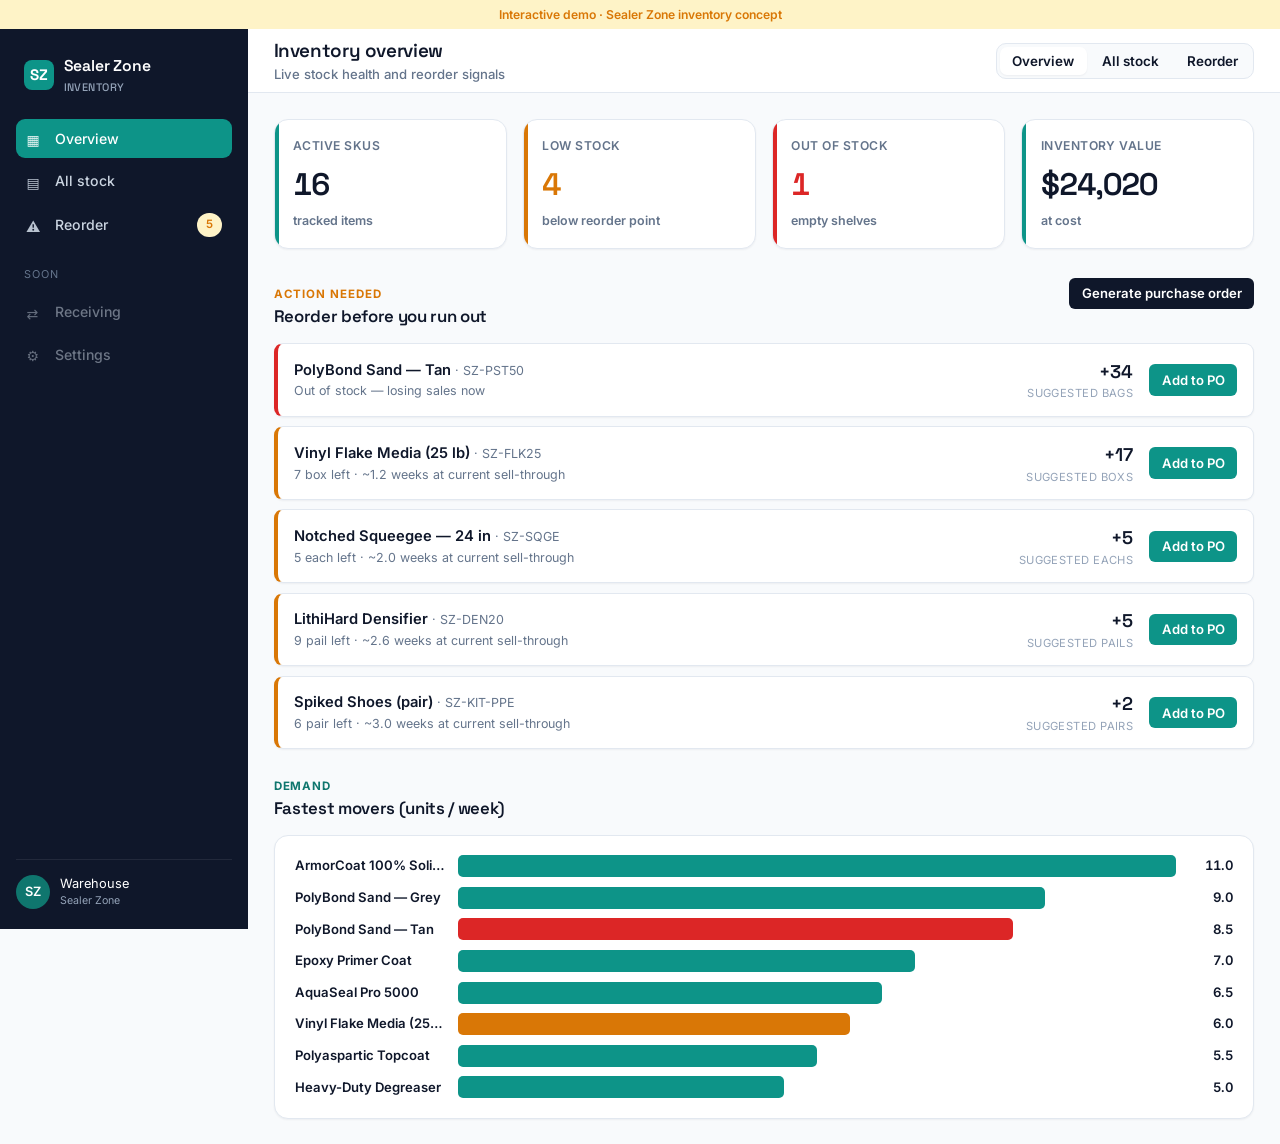
==== inventory/index.html @ 0d04a17b "Add files via upload" ====
<!DOCTYPE html>
<html lang="en">
<head>
<meta charset="UTF-8">
<meta name="viewport" content="width=device-width, initial-scale=1">
<title>Sealer Zone — Inventory</title>
<link rel="preconnect" href="https://fonts.googleapis.com">
<link rel="preconnect" href="https://fonts.gstatic.com" crossorigin>
<link href="https://fonts.googleapis.com/css2?family=Space+Grotesk:wght@500;600;700&family=Inter:wght@400;500;600;700&display=swap" rel="stylesheet">
<link rel="stylesheet" href="../assets/brand.css">
<style>
  .demo-flag { background: var(--amber-soft); color: var(--amber); text-align: center; font-size: .76rem; font-weight: 600; padding: .35rem; }

  .alert-card { background: #fff; border: 1px solid var(--line); border-left: 4px solid var(--amber); border-radius: var(--radius-sm);
    padding: .85rem 1rem; display: flex; align-items: center; gap: 1rem; margin-bottom: .6rem; box-shadow: var(--shadow-sm); }
  .alert-card.out { border-left-color: var(--red); }
  .alert-card .ai { flex: 1; }
  .alert-card .an { font-weight: 600; font-size: .92rem; }
  .alert-card .ad { font-size: .78rem; color: var(--slate-500); margin-top: .1rem; }
  .alert-card .sug { text-align: right; }
  .alert-card .sug .q { font-family: var(--font-display); font-weight: 600; font-size: 1.15rem; }
  .alert-card .sug .ql { font-size: .7rem; color: var(--slate-400); text-transform: uppercase; letter-spacing: .04em; }

  .stockbar { width: 130px; }
  .stockbar .track { height: 7px; border-radius: 999px; background: var(--line); position: relative; overflow: visible; }
  .stockbar .fill { height: 100%; border-radius: 999px; }
  .stockbar .rp { position: absolute; top: -3px; bottom: -3px; width: 2px; background: var(--slate-700); }
  .legend { display: flex; gap: 1.2rem; font-size: .76rem; color: var(--slate-500); margin-top: .5rem; }
  .legend span { display: inline-flex; align-items: center; gap: .35rem; }
  .legend i { width: 10px; height: 10px; border-radius: 2px; display: inline-block; }

  .chart { background: #fff; border: 1px solid var(--line); border-radius: var(--radius); padding: 1.2rem 1.3rem; box-shadow: var(--shadow-sm); }
  .chart h3 { font-size: 1rem; margin-bottom: 1rem; }
  .bars { display: flex; flex-direction: column; gap: .6rem; }
  .barrow { display: grid; grid-template-columns: 150px 1fr 44px; align-items: center; gap: .8rem; font-size: .82rem; }
  .barrow .bt { height: 22px; border-radius: 5px; background: var(--teal); }
  .seg { display: inline-flex; background: var(--surface); border: 1px solid var(--line); border-radius: 10px; padding: 3px; gap: 2px; }
  .seg button { border: none; background: transparent; padding: .4rem .8rem; border-radius: 7px; font-size: .84rem; font-weight: 600; color: var(--slate-600); }
  .seg button.on { background: #fff; color: var(--ink); box-shadow: var(--shadow-sm); }
  .hide { display: none; }
  .twocol { display: grid; grid-template-columns: 1fr 1fr; gap: 1.2rem; align-items: start; }
  @media (max-width: 1000px){ .twocol { grid-template-columns: 1fr; } }
  .po-btn { white-space: nowrap; }
  .toast { position: fixed; bottom: 22px; left: 50%; transform: translateX(-50%) translateY(20px); background: var(--ink);
    color: #fff; padding: .7rem 1.1rem; border-radius: 10px; font-size: .85rem; font-weight: 600; opacity: 0; pointer-events: none;
    transition: opacity .2s, transform .2s; z-index: 60; box-shadow: var(--shadow-lg); }
  .toast.show { opacity: 1; transform: translateX(-50%) translateY(0); }
</style>
</head>
<body>
<div class="demo-flag">Interactive demo · Sealer Zone inventory concept</div>
<div class="shell">
  <aside class="sidebar">
    <div class="brand">
      <div class="mark">SZ</div>
      <div class="name">Sealer Zone<small>Inventory</small></div>
    </div>
    <a class="nav-item active" data-view="dash"><span class="ico">▦</span> Overview</a>
    <a class="nav-item" data-view="stock"><span class="ico">▤</span> All stock</a>
    <a class="nav-item" data-view="reorder"><span class="ico">⚠</span> Reorder
      <span class="badge badge-amber" id="reorderPill" style="margin-left:auto"></span></a>
    <div class="nav-label">Soon</div>
    <a class="nav-item" style="opacity:.5"><span class="ico">⇄</span> Receiving</a>
    <a class="nav-item" style="opacity:.5"><span class="ico">⚙</span> Settings</a>
    <div class="spacer"></div>
    <div class="who"><div class="av">SZ</div><div class="meta">Warehouse<small>Sealer Zone</small></div></div>
  </aside>

  <div class="main">
    <div class="topbar">
      <div><h1 id="viewTitle">Inventory overview</h1><div class="sub" id="viewSub">Live stock health and reorder signals</div></div>
      <div class="seg" id="quickViews">
        <button data-view="dash" class="on">Overview</button>
        <button data-view="stock">All stock</button>
        <button data-view="reorder">Reorder</button>
      </div>
    </div>

    <div class="content">
      <!-- DASHBOARD -->
      <section id="view-dash">
        <div class="stat-grid">
          <div class="stat"><div class="accent-bar"></div><div class="label">Active SKUs</div><div class="value tnum" id="kSku">—</div><div class="trend muted">tracked items</div></div>
          <div class="stat"><div class="accent-bar" style="background:var(--amber)"></div><div class="label">Low stock</div><div class="value tnum" id="kLow" style="color:var(--amber)">—</div><div class="trend muted">below reorder point</div></div>
          <div class="stat"><div class="accent-bar" style="background:var(--red)"></div><div class="label">Out of stock</div><div class="value tnum" id="kOut" style="color:var(--red)">—</div><div class="trend muted">empty shelves</div></div>
          <div class="stat"><div class="accent-bar"></div><div class="label">Inventory value</div><div class="value tnum" id="kVal">—</div><div class="trend muted">at cost</div></div>
        </div>

        <div class="sec-head"><div><div class="eyebrow" style="color:var(--amber)">Action needed</div><h2>Reorder before you run out</h2></div>
          <button class="btn btn-dark btn-sm" id="poAll">Generate purchase order</button></div>
        <div id="alertList"></div>

        <div class="sec-head"><div><div class="eyebrow">Demand</div><h2>Fastest movers (units / week)</h2></div></div>
        <div class="chart"><div class="bars" id="velChart"></div></div>
      </section>

      <!-- ALL STOCK -->
      <section id="view-stock" class="hide">
        <div class="table-wrap">
          <table class="data">
            <thead><tr><th>Item</th><th>Category</th><th>Stock level</th><th class="t-right">On hand</th><th class="t-right">Velocity</th><th class="t-right">Weeks left</th><th>Status</th></tr></thead>
            <tbody id="stockRows"></tbody>
          </table>
        </div>
        <div class="legend">
          <span><i style="background:var(--green)"></i> Healthy</span>
          <span><i style="background:var(--amber)"></i> Low — below reorder point</span>
          <span><i style="background:var(--red)"></i> Out of stock</span>
          <span><i style="background:var(--slate-700)"></i> ▏ reorder point</span>
        </div>
      </section>

      <!-- REORDER -->
      <section id="view-reorder" class="hide">
        <div class="row between center" style="margin-bottom:1rem">
          <div class="muted" style="font-size:.85rem">Suggested quantities keep ~${'4'} weeks of cover based on recent sell-through.</div>
          <button class="btn btn-dark btn-sm" id="poAll2">Generate purchase order</button>
        </div>
        <div id="alertList2"></div>
      </section>
    </div>
  </div>
</div>
<div class="toast" id="toast"></div>

<script src="data.js"></script>
<script>
(function(){
  "use strict";
  const money = n => "$" + n.toLocaleString("en-US",{minimumFractionDigits:0,maximumFractionDigits:0});
  const statusOf = it => it.onHand===0 ? "out" : (it.onHand <= it.reorder ? "low" : "ok");
  const weeksLeft = it => it.vel>0 ? (it.onHand/it.vel) : Infinity;
  const suggested = it => Math.max(0, Math.ceil(it.vel*TARGET_WEEKS) - it.onHand);

  function kpis(){
    document.getElementById("kSku").textContent = STOCK.length;
    document.getElementById("kLow").textContent = STOCK.filter(i=>statusOf(i)==="low").length;
    document.getElementById("kOut").textContent = STOCK.filter(i=>statusOf(i)==="out").length;
    const val = STOCK.reduce((a,i)=>a+i.onHand*i.cost,0);
    document.getElementById("kVal").textContent = money(val);
    const needs = STOCK.filter(i=>statusOf(i)!=="ok").length;
    document.getElementById("reorderPill").textContent = needs;
  }

  function statusBadge(s){
    if(s==="out") return '<span class="badge badge-red"><span class="dot"></span>Out</span>';
    if(s==="low") return '<span class="badge badge-amber"><span class="dot"></span>Low</span>';
    return '<span class="badge badge-green"><span class="dot"></span>Healthy</span>';
  }
  function stockBar(it){
    const s = statusOf(it);
    const color = s==="out"?"var(--red)":s==="low"?"var(--amber)":"var(--green)";
    const scaleMax = Math.max(it.reorder*2, it.onHand, 1);
    const fillPct = Math.min(100, it.onHand/scaleMax*100);
    const rpPct = Math.min(100, it.reorder/scaleMax*100);
    return `<div class="stockbar"><div class="track">
      <div class="fill" style="width:${fillPct}%;background:${color}"></div>
      <div class="rp" style="left:${rpPct}%"></div></div></div>`;
  }

  /* alerts (low + out), worst first */
  function alertItems(){
    return STOCK.filter(i=>statusOf(i)!=="ok")
      .sort((a,b)=> (statusOf(a)==="out"?-1:0) - (statusOf(b)==="out"?-1:0) || weeksLeft(a)-weeksLeft(b));
  }
  function renderAlerts(targetId){
    const items = alertItems();
    document.getElementById(targetId).innerHTML = items.map(it=>{
      const s = statusOf(it);
      const wl = weeksLeft(it);
      const sub = s==="out" ? "Out of stock — losing sales now" :
        `${it.onHand} ${it.unit} left · ~${wl.toFixed(1)} weeks at current sell-through`;
      return `<div class="alert-card ${s==='out'?'out':''}">
        <div class="ai"><div class="an">${it.name} <span class="muted" style="font-weight:400;font-size:.78rem">· ${it.sku}</span></div>
          <div class="ad">${sub}</div></div>
        <div class="sug"><div class="q">+${suggested(it)}</div><div class="ql">suggested ${it.unit}s</div></div>
        <button class="btn btn-primary btn-sm po-btn">Add to PO</button>
      </div>`;
    }).join("");
    document.querySelectorAll(`#${targetId} .po-btn`).forEach(b=>b.onclick=()=>toast("Added to draft purchase order"));
  }

  function velChart(){
    const rows = [...STOCK].sort((a,b)=>b.vel-a.vel).slice(0,8);
    const max = rows[0].vel;
    document.getElementById("velChart").innerHTML = rows.map(it=>`
      <div class="barrow">
        <span class="strong" style="overflow:hidden;text-overflow:ellipsis;white-space:nowrap">${it.name}</span>
        <div class="bt" style="width:${Math.max(6,it.vel/max*100)}%;background:${statusOf(it)==='ok'?'var(--teal)':statusOf(it)==='low'?'var(--amber)':'var(--red)'}"></div>
        <span class="t-right tnum strong">${it.vel.toFixed(1)}</span>
      </div>`).join("");
  }

  function stockTable(){
    const rows = [...STOCK].sort((a,b)=>{
      const order={out:0,low:1,ok:2}; return order[statusOf(a)]-order[statusOf(b)] || weeksLeft(a)-weeksLeft(b);
    });
    document.getElementById("stockRows").innerHTML = rows.map(it=>{
      const wl = weeksLeft(it);
      const wlTxt = wl===Infinity ? "—" : wl.toFixed(1);
      const wlColor = wl<2 ? "color:var(--red);font-weight:600" : wl<4 ? "color:var(--amber);font-weight:600" : "";
      return `<tr>
        <td><div class="strong">${it.name}</div><div class="muted" style="font-size:.74rem">${it.sku}</div></td>
        <td class="muted">${it.cat}</td>
        <td>${stockBar(it)}</td>
        <td class="t-right tnum strong">${it.onHand}</td>
        <td class="t-right tnum muted">${it.vel.toFixed(1)}/wk</td>
        <td class="t-right tnum" style="${wlColor}">${wlTxt}</td>
        <td>${statusBadge(statusOf(it))}</td>
      </tr>`;
    }).join("");
  }

  /* toast */
  let tm; function toast(m){ const e=document.getElementById("toast"); e.textContent=m; e.classList.add("show"); clearTimeout(tm); tm=setTimeout(()=>e.classList.remove("show"),1700); }
  document.getElementById("poAll").onclick = ()=>toast("Draft PO created for "+alertItems().length+" items");
  document.getElementById("poAll2").onclick = ()=>toast("Draft PO created for "+alertItems().length+" items");

  /* views */
  const titles = { dash:["Inventory overview","Live stock health and reorder signals"],
    stock:["All stock","Every tracked SKU and its velocity"],
    reorder:["Reorder","Suggested purchase quantities"] };
  function setView(v){
    ["dash","stock","reorder"].forEach(x=>document.getElementById("view-"+x).classList.toggle("hide", x!==v));
    document.querySelectorAll('.nav-item[data-view]').forEach(n=>n.classList.toggle("active",n.dataset.view===v));
    document.querySelectorAll('#quickViews button').forEach(n=>n.classList.toggle("on",n.dataset.view===v));
    document.getElementById("viewTitle").textContent=titles[v][0];
    document.getElementById("viewSub").textContent=titles[v][1];
    if(v==="stock") stockTable();
    if(v==="reorder") renderAlerts("alertList2");
  }
  document.querySelectorAll('[data-view]').forEach(el=>el.addEventListener("click",()=>setView(el.dataset.view)));

  /* init */
  kpis(); renderAlerts("alertList"); velChart();
})();
</script>
</body>
</html>
---- assets/brand.css ----
/* ============================================================
   SEALER ZONE — shared brand & design system
   Used by the storefront, CRM, and inventory demos.
   Palette continues the proposal docs (slate + teal), with
   industrial "safety signage" accents for status (amber/red/green).
   ============================================================ */

:root {
  /* ink + neutrals */
  --ink:        #0F172A;
  --slate-800:  #1E293B;
  --slate-700:  #334155;
  --slate-500:  #64748B;
  --slate-400:  #94A3B8;
  --line:       #E2E8F0;
  --line-soft:  #EEF2F6;
  --surface:    #F8FAFC;
  --white:      #FFFFFF;

  /* brand */
  --teal:       #0D9488;
  --teal-dark:  #0F766E;
  --teal-soft:  #CCFBF1;

  /* industrial status signage */
  --amber:      #D97706;
  --amber-soft: #FEF3C7;
  --red:        #DC2626;
  --red-soft:   #FEE2E2;
  --green:      #16A34A;
  --green-soft: #DCFCE7;

  --radius:     14px;
  --radius-sm:  9px;
  --radius-xs:  6px;
  --shadow-sm:  0 1px 2px rgba(15,23,42,.05);
  --shadow:     0 1px 2px rgba(15,23,42,.04), 0 10px 30px -14px rgba(15,23,42,.18);
  --shadow-lg:  0 24px 60px -20px rgba(15,23,42,.28);

  --font-display: 'Space Grotesk', ui-sans-serif, system-ui, -apple-system, 'Segoe UI', sans-serif;
  --font-body:    'Inter', ui-sans-serif, system-ui, -apple-system, 'Segoe UI', sans-serif;
}

* { box-sizing: border-box; }
html { -webkit-text-size-adjust: 100%; }
body {
  margin: 0;
  font-family: var(--font-body);
  color: var(--ink);
  background: var(--surface);
  line-height: 1.5;
  -webkit-font-smoothing: antialiased;
  text-rendering: optimizeLegibility;
}
h1,h2,h3,h4 { font-family: var(--font-display); font-weight: 600; letter-spacing: -0.02em; margin: 0; }
a { color: inherit; text-decoration: none; }
button { font-family: inherit; cursor: pointer; }
img { max-width: 100%; display: block; }

/* numeric / mono-ish tabular figures for data */
.tnum { font-variant-numeric: tabular-nums; font-feature-settings: "tnum"; }

/* ---------- buttons ---------- */
.btn {
  display: inline-flex; align-items: center; justify-content: center; gap: .5rem;
  border: 1px solid transparent; border-radius: var(--radius-sm);
  padding: .62rem 1.05rem; font-size: .9rem; font-weight: 600;
  transition: transform .08s ease, background .15s ease, border-color .15s ease, box-shadow .15s ease;
  white-space: nowrap;
}
.btn:active { transform: translateY(1px); }
.btn-primary { background: var(--teal); color: #fff; }
.btn-primary:hover { background: var(--teal-dark); }
.btn-dark { background: var(--ink); color: #fff; }
.btn-dark:hover { background: var(--slate-800); }
.btn-ghost { background: var(--white); color: var(--ink); border-color: var(--line); }
.btn-ghost:hover { border-color: var(--slate-400); }
.btn-sm { padding: .42rem .72rem; font-size: .82rem; border-radius: var(--radius-xs); }
.btn:focus-visible { outline: 2px solid var(--teal); outline-offset: 2px; }

/* ---------- badges / pills ---------- */
.badge {
  display: inline-flex; align-items: center; gap: .35rem;
  font-size: .72rem; font-weight: 600; letter-spacing: .01em;
  padding: .2rem .55rem; border-radius: 999px; white-space: nowrap;
}
.badge .dot { width: 6px; height: 6px; border-radius: 50%; background: currentColor; }
.badge-teal  { background: var(--teal-soft);  color: var(--teal-dark); }
.badge-amber { background: var(--amber-soft); color: var(--amber); }
.badge-red   { background: var(--red-soft);   color: var(--red); }
.badge-green { background: var(--green-soft); color: var(--green); }
.badge-slate { background: #EEF2F6;           color: var(--slate-700); }

/* ---------- cards ---------- */
.card {
  background: var(--white); border: 1px solid var(--line);
  border-radius: var(--radius); box-shadow: var(--shadow-sm);
}

/* ---------- generic app shell (CRM + Inventory) ---------- */
.shell { display: grid; grid-template-columns: 248px 1fr; min-height: 100vh; }
.sidebar {
  background: var(--ink); color: #CBD5E1; padding: 1.25rem 1rem;
  display: flex; flex-direction: column; gap: .25rem; position: sticky; top: 0; height: 100vh;
}
.sidebar .brand { display: flex; align-items: center; gap: .6rem; padding: .35rem .5rem 1.25rem; }
.sidebar .brand .mark {
  width: 30px; height: 30px; border-radius: 8px; background: var(--teal);
  display: grid; place-items: center; color: #fff; font-family: var(--font-display);
  font-weight: 700; font-size: .95rem;
}
.sidebar .brand .name { font-family: var(--font-display); font-weight: 600; color: #fff; font-size: .98rem; letter-spacing: -.01em; }
.sidebar .brand .name small { display: block; color: var(--slate-400); font-weight: 500; font-size: .68rem; letter-spacing: .04em; text-transform: uppercase; }
.nav-label { font-size: .68rem; text-transform: uppercase; letter-spacing: .08em; color: #64748B; padding: 1rem .5rem .4rem; }
.nav-item {
  display: flex; align-items: center; gap: .65rem; padding: .55rem .65rem; border-radius: 9px;
  color: #CBD5E1; font-size: .88rem; font-weight: 500; transition: background .14s ease, color .14s ease;
}
.nav-item:hover { background: rgba(255,255,255,.06); color: #fff; }
.nav-item.active { background: var(--teal); color: #fff; }
.nav-item .ico { width: 18px; height: 18px; flex: none; opacity: .9; }
.sidebar .spacer { flex: 1; }
.sidebar .who { border-top: 1px solid rgba(255,255,255,.08); padding-top: .9rem; margin-top: .5rem; display: flex; gap: .6rem; align-items: center; }
.sidebar .who .av { width: 34px; height: 34px; border-radius: 50%; background: var(--teal-dark); display: grid; place-items: center; color: #fff; font-weight: 600; font-size: .8rem; }
.sidebar .who .meta { font-size: .8rem; color: #fff; } .sidebar .who .meta small { display: block; color: var(--slate-400); }

.main { min-width: 0; }
.topbar {
  height: 64px; background: var(--white); border-bottom: 1px solid var(--line);
  display: flex; align-items: center; justify-content: space-between; padding: 0 1.6rem; position: sticky; top: 0; z-index: 5;
}
.topbar h1 { font-size: 1.18rem; }
.topbar .sub { color: var(--slate-500); font-size: .82rem; font-weight: 500; }
.content { padding: 1.6rem; max-width: 1280px; }

/* ---------- stat tiles ---------- */
.stat-grid { display: grid; grid-template-columns: repeat(4, 1fr); gap: 1rem; }
.stat {
  background: var(--white); border: 1px solid var(--line); border-radius: var(--radius);
  padding: 1.05rem 1.15rem; box-shadow: var(--shadow-sm); position: relative; overflow: hidden;
}
.stat .label { font-size: .76rem; color: var(--slate-500); font-weight: 600; text-transform: uppercase; letter-spacing: .04em; }
.stat .value { font-family: var(--font-display); font-size: 1.95rem; font-weight: 600; margin-top: .35rem; letter-spacing: -.03em; }
.stat .trend { font-size: .78rem; font-weight: 600; margin-top: .3rem; }
.stat .accent-bar { position: absolute; left: 0; top: 0; bottom: 0; width: 4px; background: var(--teal); }

/* ---------- tables ---------- */
.table-wrap { background: var(--white); border: 1px solid var(--line); border-radius: var(--radius); overflow: hidden; box-shadow: var(--shadow-sm); }
table.data { width: 100%; border-collapse: collapse; font-size: .875rem; }
table.data thead th {
  text-align: left; font-size: .72rem; text-transform: uppercase; letter-spacing: .05em;
  color: var(--slate-500); font-weight: 700; padding: .8rem 1rem; background: var(--surface); border-bottom: 1px solid var(--line);
}
table.data tbody td { padding: .85rem 1rem; border-bottom: 1px solid var(--line-soft); vertical-align: middle; }
table.data tbody tr:last-child td { border-bottom: none; }
table.data tbody tr { transition: background .12s ease; }
table.data tbody tr:hover { background: #FAFCFE; }
.t-right { text-align: right; }
.muted { color: var(--slate-500); }
.strong { font-weight: 600; }

/* ---------- section heading ---------- */
.sec-head { display: flex; align-items: baseline; justify-content: space-between; margin: 1.8rem 0 .9rem; }
.sec-head h2 { font-size: 1.05rem; }
.sec-head .eyebrow { font-size: .72rem; text-transform: uppercase; letter-spacing: .08em; color: var(--teal-dark); font-weight: 700; }

/* ---------- utility ---------- */
.row { display: flex; gap: 1rem; }
.between { justify-content: space-between; }
.center { align-items: center; }
.wrap { flex-wrap: wrap; }
.mini-bar { height: 7px; border-radius: 999px; background: var(--line); overflow: hidden; }
.mini-bar > span { display: block; height: 100%; border-radius: 999px; }

@media (max-width: 880px) {
  .shell { grid-template-columns: 1fr; }
  .sidebar { position: static; height: auto; flex-direction: row; flex-wrap: wrap; align-items: center; }
  .sidebar .spacer, .sidebar .who, .nav-label { display: none; }
  .stat-grid { grid-template-columns: repeat(2, 1fr); }
}
@media (prefers-reduced-motion: reduce) { * { transition: none !important; animation: none !important; } }
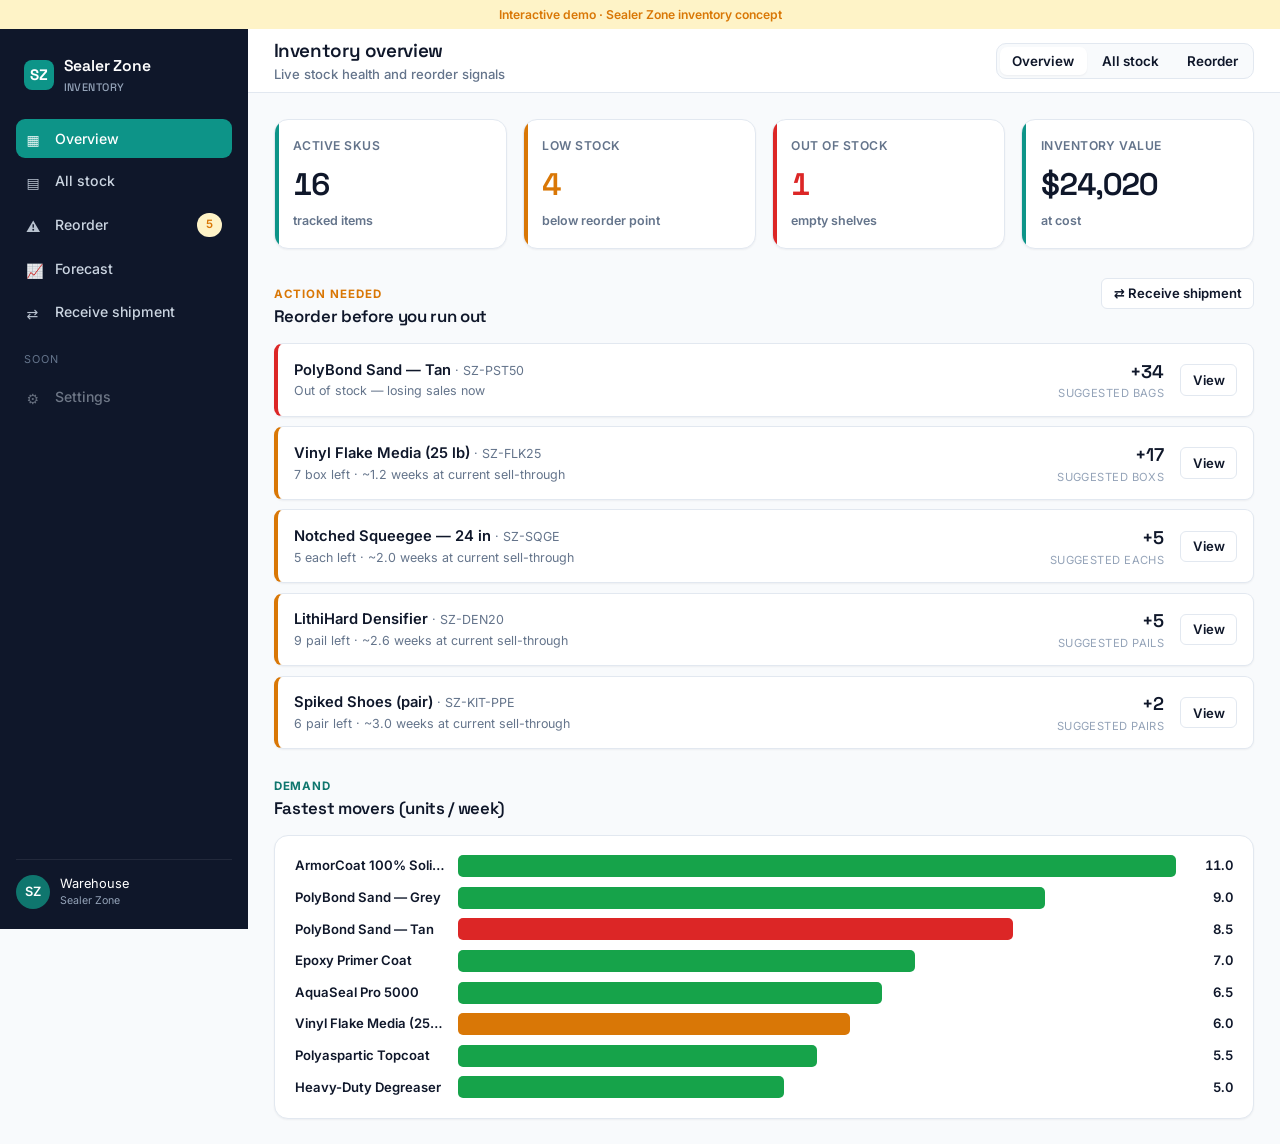
==== commit eac6b082: "Add files via upload" ====
--- a/inventory/index.html
+++ b/inventory/index.html
@@ -10,25 +10,14 @@
 <link rel="stylesheet" href="../assets/brand.css">
 <style>
   .demo-flag { background: var(--amber-soft); color: var(--amber); text-align: center; font-size: .76rem; font-weight: 600; padding: .35rem; }
-
-  .alert-card { background: #fff; border: 1px solid var(--line); border-left: 4px solid var(--amber); border-radius: var(--radius-sm);
-    padding: .85rem 1rem; display: flex; align-items: center; gap: 1rem; margin-bottom: .6rem; box-shadow: var(--shadow-sm); }
+  .alert-card { background: #fff; border: 1px solid var(--line); border-left: 4px solid var(--amber); border-radius: var(--radius-sm); padding: .85rem 1rem; display: flex; align-items: center; gap: 1rem; margin-bottom: .6rem; box-shadow: var(--shadow-sm); }
   .alert-card.out { border-left-color: var(--red); }
-  .alert-card .ai { flex: 1; }
-  .alert-card .an { font-weight: 600; font-size: .92rem; }
-  .alert-card .ad { font-size: .78rem; color: var(--slate-500); margin-top: .1rem; }
-  .alert-card .sug { text-align: right; }
-  .alert-card .sug .q { font-family: var(--font-display); font-weight: 600; font-size: 1.15rem; }
-  .alert-card .sug .ql { font-size: .7rem; color: var(--slate-400); text-transform: uppercase; letter-spacing: .04em; }
-
-  .stockbar { width: 130px; }
-  .stockbar .track { height: 7px; border-radius: 999px; background: var(--line); position: relative; overflow: visible; }
-  .stockbar .fill { height: 100%; border-radius: 999px; }
-  .stockbar .rp { position: absolute; top: -3px; bottom: -3px; width: 2px; background: var(--slate-700); }
-  .legend { display: flex; gap: 1.2rem; font-size: .76rem; color: var(--slate-500); margin-top: .5rem; }
-  .legend span { display: inline-flex; align-items: center; gap: .35rem; }
-  .legend i { width: 10px; height: 10px; border-radius: 2px; display: inline-block; }
-
+  .alert-card .ai { flex: 1; } .alert-card .an { font-weight: 600; font-size: .92rem; } .alert-card .ad { font-size: .78rem; color: var(--slate-500); margin-top: .1rem; }
+  .alert-card .sug { text-align: right; } .alert-card .sug .q { font-family: var(--font-display); font-weight: 600; font-size: 1.15rem; } .alert-card .sug .ql { font-size: .7rem; color: var(--slate-400); text-transform: uppercase; letter-spacing: .04em; }
+  .stockbar { width: 130px; } .stockbar .track { height: 7px; border-radius: 999px; background: var(--line); position: relative; }
+  .stockbar .fill { height: 100%; border-radius: 999px; } .stockbar .rp { position: absolute; top: -3px; bottom: -3px; width: 2px; background: var(--slate-700); }
+  .legend { display: flex; gap: 1.2rem; font-size: .76rem; color: var(--slate-500); margin-top: .5rem; flex-wrap: wrap; }
+  .legend span { display: inline-flex; align-items: center; gap: .35rem; } .legend i { width: 10px; height: 10px; border-radius: 2px; display: inline-block; }
   .chart { background: #fff; border: 1px solid var(--line); border-radius: var(--radius); padding: 1.2rem 1.3rem; box-shadow: var(--shadow-sm); }
   .chart h3 { font-size: 1rem; margin-bottom: 1rem; }
   .bars { display: flex; flex-direction: column; gap: .6rem; }
@@ -38,29 +27,27 @@
   .seg button { border: none; background: transparent; padding: .4rem .8rem; border-radius: 7px; font-size: .84rem; font-weight: 600; color: var(--slate-600); }
   .seg button.on { background: #fff; color: var(--ink); box-shadow: var(--shadow-sm); }
   .hide { display: none; }
-  .twocol { display: grid; grid-template-columns: 1fr 1fr; gap: 1.2rem; align-items: start; }
-  @media (max-width: 1000px){ .twocol { grid-template-columns: 1fr; } }
   .po-btn { white-space: nowrap; }
-  .toast { position: fixed; bottom: 22px; left: 50%; transform: translateX(-50%) translateY(20px); background: var(--ink);
-    color: #fff; padding: .7rem 1.1rem; border-radius: 10px; font-size: .85rem; font-weight: 600; opacity: 0; pointer-events: none;
-    transition: opacity .2s, transform .2s; z-index: 60; box-shadow: var(--shadow-lg); }
+  .search { display: flex; align-items: center; gap: .5rem; border: 1px solid var(--line); border-radius: 9px; padding: .5rem .8rem; background: #fff; width: 240px; }
+  .search input { border: none; outline: none; font-size: .88rem; width: 100%; font-family: inherit; }
+  .spark.big { height: 70px; gap: 5px; }
+  .recv-row { display: grid; grid-template-columns: 1fr 120px; align-items: center; gap: 1rem; padding: .7rem 0; border-bottom: 1px solid var(--line-soft); }
+  .toast { position: fixed; bottom: 22px; left: 50%; transform: translateX(-50%) translateY(20px); background: var(--ink); color: #fff; padding: .7rem 1.1rem; border-radius: 10px; font-size: .85rem; font-weight: 600; opacity: 0; pointer-events: none; transition: opacity .2s, transform .2s; z-index: 60; box-shadow: var(--shadow-lg); }
   .toast.show { opacity: 1; transform: translateX(-50%) translateY(0); }
+  .po-panel { position: sticky; top: 80px; }
 </style>
 </head>
 <body>
 <div class="demo-flag">Interactive demo · Sealer Zone inventory concept</div>
 <div class="shell">
   <aside class="sidebar">
-    <div class="brand">
-      <div class="mark">SZ</div>
-      <div class="name">Sealer Zone<small>Inventory</small></div>
-    </div>
+    <div class="brand"><div class="mark">SZ</div><div class="name">Sealer Zone<small>Inventory</small></div></div>
     <a class="nav-item active" data-view="dash"><span class="ico">▦</span> Overview</a>
     <a class="nav-item" data-view="stock"><span class="ico">▤</span> All stock</a>
-    <a class="nav-item" data-view="reorder"><span class="ico">⚠</span> Reorder
-      <span class="badge badge-amber" id="reorderPill" style="margin-left:auto"></span></a>
+    <a class="nav-item" data-view="reorder"><span class="ico">⚠</span> Reorder <span class="badge badge-amber" id="reorderPill" style="margin-left:auto"></span></a>
+    <a class="nav-item" data-view="forecast"><span class="ico">📈</span> Forecast</a>
+    <a class="nav-item" data-view="receive"><span class="ico">⇄</span> Receive shipment</a>
     <div class="nav-label">Soon</div>
-    <a class="nav-item" style="opacity:.5"><span class="ico">⇄</span> Receiving</a>
     <a class="nav-item" style="opacity:.5"><span class="ico">⚙</span> Settings</a>
     <div class="spacer"></div>
     <div class="who"><div class="av">SZ</div><div class="meta">Warehouse<small>Sealer Zone</small></div></div>
@@ -75,7 +62,6 @@
         <button data-view="reorder">Reorder</button>
       </div>
     </div>
-
     <div class="content">
       <!-- DASHBOARD -->
       <section id="view-dash">
@@ -85,39 +71,54 @@
           <div class="stat"><div class="accent-bar" style="background:var(--red)"></div><div class="label">Out of stock</div><div class="value tnum" id="kOut" style="color:var(--red)">—</div><div class="trend muted">empty shelves</div></div>
           <div class="stat"><div class="accent-bar"></div><div class="label">Inventory value</div><div class="value tnum" id="kVal">—</div><div class="trend muted">at cost</div></div>
         </div>
-
         <div class="sec-head"><div><div class="eyebrow" style="color:var(--amber)">Action needed</div><h2>Reorder before you run out</h2></div>
-          <button class="btn btn-dark btn-sm" id="poAll">Generate purchase order</button></div>
+          <button class="btn btn-ghost btn-sm" data-view="receive">⇄ Receive shipment</button></div>
         <div id="alertList"></div>
-
         <div class="sec-head"><div><div class="eyebrow">Demand</div><h2>Fastest movers (units / week)</h2></div></div>
         <div class="chart"><div class="bars" id="velChart"></div></div>
       </section>
 
       <!-- ALL STOCK -->
       <section id="view-stock" class="hide">
-        <div class="table-wrap">
-          <table class="data">
-            <thead><tr><th>Item</th><th>Category</th><th>Stock level</th><th class="t-right">On hand</th><th class="t-right">Velocity</th><th class="t-right">Weeks left</th><th>Status</th></tr></thead>
-            <tbody id="stockRows"></tbody>
-          </table>
-        </div>
+        <div class="filterbar">
+          <div class="search"><span class="muted">⌕</span><input id="stockSearch" placeholder="Search item or SKU…"></div>
+          <span class="selectish">Category <select id="fCat"><option value="">All</option></select></span>
+          <span class="selectish">Status <select id="fStatus"><option value="">All</option><option value="ok">Healthy</option><option value="low">Low</option><option value="out">Out</option></select></span>
+          <span class="muted" style="font-size:.85rem;margin-left:auto" id="stockCount"></span>
+        </div>
+        <div class="table-wrap"><table class="data wide">
+          <thead><tr><th>Item</th><th>Category</th><th>Stock level</th><th class="t-right">On hand</th><th class="t-right">Velocity</th><th class="t-right">Weeks left</th><th>Status</th><th></th></tr></thead>
+          <tbody id="stockRows"></tbody></table></div>
         <div class="legend">
-          <span><i style="background:var(--green)"></i> Healthy</span>
-          <span><i style="background:var(--amber)"></i> Low — below reorder point</span>
-          <span><i style="background:var(--red)"></i> Out of stock</span>
-          <span><i style="background:var(--slate-700)"></i> ▏ reorder point</span>
-        </div>
+          <span><i style="background:var(--green)"></i> Healthy</span><span><i style="background:var(--amber)"></i> Low — below reorder point</span>
+          <span><i style="background:var(--red)"></i> Out of stock</span><span><i style="background:var(--slate-700)"></i> ▏ reorder point</span></div>
       </section>
 
-      <!-- REORDER -->
+      <!-- REORDER + PO BUILDER -->
       <section id="view-reorder" class="hide">
-        <div class="row between center" style="margin-bottom:1rem">
-          <div class="muted" style="font-size:.85rem">Suggested quantities keep ~${'4'} weeks of cover based on recent sell-through.</div>
-          <button class="btn btn-dark btn-sm" id="poAll2">Generate purchase order</button>
-        </div>
-        <div id="alertList2"></div>
+        <div class="row" style="gap:1.4rem;align-items:flex-start;flex-wrap:wrap">
+          <div style="flex:1.5;min-width:340px">
+            <div class="muted" style="font-size:.85rem;margin-bottom:1rem">Suggested quantities keep ~4 weeks of cover based on recent sell-through. Add items to build a purchase order.</div>
+            <div id="alertList2"></div>
+          </div>
+          <div style="flex:1;min-width:280px">
+            <div class="card po-panel" style="padding:1.2rem 1.3rem">
+              <div class="row between center" style="margin-bottom:.4rem"><h3 style="font-size:1rem">Draft purchase order</h3><span class="badge badge-teal" id="poCount">0</span></div>
+              <div id="poItems"></div>
+              <div id="poFoot"></div>
+            </div>
+          </div>
+        </div>
       </section>
+
+      <!-- RECEIVE SHIPMENT -->
+      <section id="view-receive" class="hide"><div id="receiveBody"></div></section>
+
+      <!-- FORECAST -->
+      <section id="view-forecast" class="hide"></section>
+
+      <!-- SKU DETAIL -->
+      <section id="view-sku" class="hide"></section>
     </div>
   </div>
 </div>
@@ -128,111 +129,254 @@
 (function(){
   "use strict";
   const money = n => "$" + n.toLocaleString("en-US",{minimumFractionDigits:0,maximumFractionDigits:0});
-  const statusOf = it => it.onHand===0 ? "out" : (it.onHand <= it.reorder ? "low" : "ok");
-  const weeksLeft = it => it.vel>0 ? (it.onHand/it.vel) : Infinity;
-  const suggested = it => Math.max(0, Math.ceil(it.vel*TARGET_WEEKS) - it.onHand);
+  const $ = id => document.getElementById(id);
+  const itemBy = sku => STOCK.find(i=>i.sku===sku);
+  const statusOf = it => it.onHand===0?"out":(it.onHand<=it.reorder?"low":"ok");
+  const weeksLeft = it => it.vel>0?(it.onHand/it.vel):Infinity;
+  const suggested = it => Math.max(0, Math.ceil(it.vel*TARGET_WEEKS)-it.onHand);
+  const statusColor = s => s==="out"?"var(--red)":s==="low"?"var(--amber)":"var(--green)";
+  const PO = {}; // sku -> qty
 
   function kpis(){
-    document.getElementById("kSku").textContent = STOCK.length;
-    document.getElementById("kLow").textContent = STOCK.filter(i=>statusOf(i)==="low").length;
-    document.getElementById("kOut").textContent = STOCK.filter(i=>statusOf(i)==="out").length;
-    const val = STOCK.reduce((a,i)=>a+i.onHand*i.cost,0);
-    document.getElementById("kVal").textContent = money(val);
-    const needs = STOCK.filter(i=>statusOf(i)!=="ok").length;
-    document.getElementById("reorderPill").textContent = needs;
-  }
-
-  function statusBadge(s){
-    if(s==="out") return '<span class="badge badge-red"><span class="dot"></span>Out</span>';
-    if(s==="low") return '<span class="badge badge-amber"><span class="dot"></span>Low</span>';
-    return '<span class="badge badge-green"><span class="dot"></span>Healthy</span>';
-  }
+    $("kSku").textContent=STOCK.length;
+    $("kLow").textContent=STOCK.filter(i=>statusOf(i)==="low").length;
+    $("kOut").textContent=STOCK.filter(i=>statusOf(i)==="out").length;
+    $("kVal").textContent=money(STOCK.reduce((a,i)=>a+i.onHand*i.cost,0));
+    $("reorderPill").textContent=STOCK.filter(i=>statusOf(i)!=="ok").length;
+  }
+  function statusBadge(s){ return s==="out"?'<span class="badge badge-red"><span class="dot"></span>Out</span>':s==="low"?'<span class="badge badge-amber"><span class="dot"></span>Low</span>':'<span class="badge badge-green"><span class="dot"></span>Healthy</span>'; }
   function stockBar(it){
-    const s = statusOf(it);
-    const color = s==="out"?"var(--red)":s==="low"?"var(--amber)":"var(--green)";
-    const scaleMax = Math.max(it.reorder*2, it.onHand, 1);
-    const fillPct = Math.min(100, it.onHand/scaleMax*100);
-    const rpPct = Math.min(100, it.reorder/scaleMax*100);
-    return `<div class="stockbar"><div class="track">
-      <div class="fill" style="width:${fillPct}%;background:${color}"></div>
-      <div class="rp" style="left:${rpPct}%"></div></div></div>`;
-  }
-
-  /* alerts (low + out), worst first */
-  function alertItems(){
-    return STOCK.filter(i=>statusOf(i)!=="ok")
-      .sort((a,b)=> (statusOf(a)==="out"?-1:0) - (statusOf(b)==="out"?-1:0) || weeksLeft(a)-weeksLeft(b));
-  }
-  function renderAlerts(targetId){
-    const items = alertItems();
-    document.getElementById(targetId).innerHTML = items.map(it=>{
-      const s = statusOf(it);
-      const wl = weeksLeft(it);
-      const sub = s==="out" ? "Out of stock — losing sales now" :
-        `${it.onHand} ${it.unit} left · ~${wl.toFixed(1)} weeks at current sell-through`;
+    const s=statusOf(it), color=statusColor(s), scaleMax=Math.max(it.reorder*2,it.onHand,1);
+    return `<div class="stockbar"><div class="track"><div class="fill" style="width:${Math.min(100,it.onHand/scaleMax*100)}%;background:${color}"></div><div class="rp" style="left:${Math.min(100,it.reorder/scaleMax*100)}%"></div></div></div>`;
+  }
+  function alertItems(){ return STOCK.filter(i=>statusOf(i)!=="ok").sort((a,b)=>(statusOf(a)==="out"?-1:0)-(statusOf(b)==="out"?-1:0)||weeksLeft(a)-weeksLeft(b)); }
+
+  function renderAlerts(targetId,withAdd){
+    $(targetId).innerHTML=alertItems().map(it=>{
+      const s=statusOf(it), wl=weeksLeft(it);
+      const sub=s==="out"?"Out of stock — losing sales now":`${it.onHand} ${it.unit} left · ~${wl.toFixed(1)} weeks at current sell-through`;
       return `<div class="alert-card ${s==='out'?'out':''}">
-        <div class="ai"><div class="an">${it.name} <span class="muted" style="font-weight:400;font-size:.78rem">· ${it.sku}</span></div>
-          <div class="ad">${sub}</div></div>
+        <div class="ai"><div class="an">${it.name} <span class="muted" style="font-weight:400;font-size:.78rem">· ${it.sku}</span></div><div class="ad">${sub}</div></div>
         <div class="sug"><div class="q">+${suggested(it)}</div><div class="ql">suggested ${it.unit}s</div></div>
-        <button class="btn btn-primary btn-sm po-btn">Add to PO</button>
+        <button class="btn ${withAdd?'btn-primary':'btn-ghost'} btn-sm po-btn" data-addpo="${it.sku}">${withAdd?'Add to PO':'View'}</button></div>`;
+    }).join("");
+    $(targetId).querySelectorAll("[data-addpo]").forEach(b=>b.onclick=()=>{ const it=itemBy(b.dataset.addpo); PO[it.sku]=(PO[it.sku]||0)+suggested(it); renderPO(); toast("Added to draft PO"); });
+  }
+
+  function renderPO(){
+    const entries=Object.entries(PO);
+    $("poCount").textContent=entries.reduce((a,[,q])=>a+q,0);
+    if(!entries.length){ $("poItems").innerHTML='<div class="muted" style="font-size:.85rem;padding:.6rem 0">No items yet. Add from the list at left.</div>'; $("poFoot").innerHTML=""; return; }
+    let cost=0;
+    $("poItems").innerHTML=entries.map(([sku,q])=>{ const it=itemBy(sku); cost+=it.cost*q; return `<div class="row between center" style="padding:.5rem 0;border-bottom:1px solid var(--line-soft)"><div><div class="strong" style="font-size:.86rem">${it.name}</div><div class="muted" style="font-size:.74rem">${it.supplier}</div></div><div class="row center" style="gap:.5rem"><div class="qtybox" style="display:inline-flex;border:1px solid var(--line);border-radius:7px;overflow:hidden"><button data-po-d="-1" data-sku="${sku}" style="border:none;background:#fff;width:24px;height:26px">−</button><span style="min-width:26px;text-align:center;font-size:.84rem;font-weight:600;line-height:26px">${q}</span><button data-po-d="1" data-sku="${sku}" style="border:none;background:#fff;width:24px;height:26px">+</button></div></div></div>`; }).join("");
+    $("poFoot").innerHTML=`<div class="row between" style="margin-top:.8rem;font-size:.9rem"><span class="muted">Est. cost</span><span class="strong tnum">${money(cost)}</span></div><button class="btn btn-primary" style="width:100%;margin-top:.8rem" id="submitPO">Submit purchase order</button>`;
+    $("poItems").querySelectorAll("[data-po-d]").forEach(b=>b.onclick=()=>{ const s=b.dataset.sku; PO[s]=(PO[s]||0)+parseInt(b.dataset.poD,10); if(PO[s]<=0) delete PO[s]; renderPO(); });
+    $("submitPO").onclick=()=>{ const n=Object.keys(PO).length; for(const k in PO) delete PO[k]; renderPO(); toast("Purchase order submitted for "+n+" items"); };
+  }
+
+  function velChart(){
+    const rows=[...STOCK].sort((a,b)=>b.vel-a.vel).slice(0,8); const max=rows[0].vel;
+    $("velChart").innerHTML=rows.map(it=>`<div class="barrow"><span class="strong" style="overflow:hidden;text-overflow:ellipsis;white-space:nowrap">${it.name}</span><div class="bt" style="width:${Math.max(6,it.vel/max*100)}%;background:${statusColor(statusOf(it))}"></div><span class="t-right tnum strong">${it.vel.toFixed(1)}</span></div>`).join("");
+  }
+
+  /* ---------- all stock (filterable) ---------- */
+  function fillCats(){ $("fCat").innerHTML='<option value="">All</option>'+CATS.map(c=>`<option>${c}</option>`).join(""); }
+  function stockTable(){
+    const q=$("stockSearch").value.toLowerCase(), cat=$("fCat").value, st=$("fStatus").value;
+    let rows=STOCK.filter(i=>(i.name+i.sku).toLowerCase().includes(q));
+    if(cat) rows=rows.filter(i=>i.cat===cat);
+    if(st) rows=rows.filter(i=>statusOf(i)===st);
+    rows=[...rows].sort((a,b)=>{const o={out:0,low:1,ok:2};return o[statusOf(a)]-o[statusOf(b)]||weeksLeft(a)-weeksLeft(b);});
+    $("stockCount").textContent=rows.length+" items";
+    $("stockRows").innerHTML=rows.map(it=>{ const wl=weeksLeft(it), wlTxt=wl===Infinity?"—":wl.toFixed(1), wlColor=wl<2?"color:var(--red);font-weight:600":wl<4?"color:var(--amber);font-weight:600":"";
+      return `<tr class="clickable" data-sku="${it.sku}"><td><div class="strong">${it.name}</div><div class="muted" style="font-size:.74rem">${it.sku}</div></td><td class="muted">${it.cat}</td><td>${stockBar(it)}</td><td class="t-right tnum strong">${it.onHand}</td><td class="t-right tnum muted">${it.vel.toFixed(1)}/wk</td><td class="t-right tnum" style="${wlColor}">${wlTxt}</td><td>${statusBadge(statusOf(it))}</td><td class="t-right chevron">›</td></tr>`; }).join("");
+    $("stockRows").querySelectorAll("[data-sku]").forEach(r=>r.onclick=()=>openSku(r.dataset.sku));
+  }
+  ["stockSearch","fCat","fStatus"].forEach(id=>$(id).addEventListener("input",stockTable));
+
+  /* ---------- SKU detail ---------- */
+  function openSku(sku){
+    const it=itemBy(sku); if(!it) return; const s=statusOf(it), wl=weeksLeft(it);
+    const tmax=Math.max(...it.trend);
+    const trend=`<div class="spark big">${it.trend.map((v,i)=>`<span class="${i===it.trend.length-1?'hi':''}" style="height:${Math.max(8,v/tmax*100)}%"></span>`).join("")}</div>`;
+    const log=it.log.map(l=>{ const pos=l[1].startsWith("+"); const col=l[0]==="Received"?"var(--green)":l[0]==="Stockout"?"var(--red)":"var(--slate-700)";
+      return `<tr><td><span class="badge ${l[0]==='Received'?'badge-green':l[0]==='Stockout'?'badge-red':'badge-slate'}">${l[0]}</span></td><td class="t-right tnum strong" style="color:${pos?'var(--green)':'inherit'}">${l[1]}</td><td class="t-right muted">${l[2]}</td></tr>`; }).join("");
+    $("view-sku").innerHTML=`
+      <button class="backlink" data-view="stock">← Back to stock</button>
+      <div class="detail-head"><div><div class="detail-title">${it.name}</div><div class="detail-sub">${it.sku} · ${it.cat}</div><div style="margin-top:.5rem">${statusBadge(s)}</div></div>
+        <div style="text-align:right"><div class="muted" style="font-size:.76rem">On hand</div><div style="font-family:var(--font-display);font-weight:600;font-size:2rem;color:${statusColor(s)}">${it.onHand} <span style="font-size:1rem;color:var(--slate-400)">${it.unit}</span></div></div></div>
+      <div class="stat-grid" style="margin-bottom:1.6rem">
+        <div class="stat"><div class="accent-bar"></div><div class="label">Reorder point</div><div class="value tnum">${it.reorder}</div></div>
+        <div class="stat"><div class="accent-bar" style="background:var(--amber)"></div><div class="label">Velocity</div><div class="value tnum">${it.vel.toFixed(1)}<span style="font-size:1rem;color:var(--slate-400)">/wk</span></div></div>
+        <div class="stat"><div class="accent-bar" style="background:${wl<4?'var(--amber)':'var(--teal)'}"></div><div class="label">Weeks of cover</div><div class="value tnum" style="${wl<2?'color:var(--red)':''}">${wl===Infinity?'—':wl.toFixed(1)}</div></div>
+        <div class="stat"><div class="accent-bar"></div><div class="label">Stock value</div><div class="value tnum">${money(it.onHand*it.cost)}</div></div>
+      </div>
+      <div class="row" style="gap:1.4rem;align-items:flex-start;flex-wrap:wrap">
+        <div style="flex:1.4;min-width:320px">
+          <div class="sec-head"><div><div class="eyebrow">Demand</div><h2>8-week velocity</h2></div></div>
+          <div class="card" style="padding:1.2rem 1.3rem">${trend}<div class="muted" style="font-size:.75rem;margin-top:.6rem">Units sold per week (most recent at right)</div></div>
+          <div class="sec-head"><div><div class="eyebrow">Activity</div><h2>Movement log</h2></div></div>
+          <div class="table-wrap"><table class="data"><thead><tr><th>Type</th><th class="t-right">Change</th><th class="t-right">Date</th></tr></thead><tbody>${log}</tbody></table></div>
+        </div>
+        <div style="flex:1;min-width:250px">
+          <div class="sec-head"><div><div class="eyebrow">Supplier</div><h2>Source</h2></div></div>
+          <div class="card" style="padding:1.1rem 1.2rem">
+            <div class="strong">${it.supplier}</div><div class="muted" style="font-size:.82rem;margin-top:.2rem">Lead time: ${it.lead}</div>
+            <div class="spec-list" style="margin-top:.9rem"><div class="spec"><span class="k">Unit cost</span><span class="v">${money(it.cost)}</span></div><div class="spec"><span class="k">Suggested reorder</span><span class="v">+${suggested(it)} ${it.unit}</span></div></div>
+            <button class="btn btn-primary" style="width:100%;margin-top:1rem" data-addpo-sku="${it.sku}">Add ${suggested(it)} to purchase order</button>
+          </div>
+          <div class="card" style="padding:1.1rem 1.2rem;margin-top:1rem">
+            <div class="field-label">Adjust on-hand count</div>
+            <div class="row center" style="gap:.5rem"><input class="inp" id="adjInput" type="number" value="${it.onHand}" style="width:90px"><button class="btn btn-ghost btn-sm" id="adjBtn">Update</button></div>
+            <div class="muted" style="font-size:.74rem;margin-top:.5rem">Use after a physical count.</div>
+          </div>
+        </div>
       </div>`;
+    $("view-sku").querySelector("[data-addpo-sku]").onclick=()=>{ PO[it.sku]=(PO[it.sku]||0)+suggested(it); renderPO(); toast("Added to draft PO"); };
+    $("adjBtn").onclick=()=>{ const v=parseInt($("adjInput").value,10); if(!isNaN(v)&&v>=0){ const diff=v-it.onHand; it.onHand=v; it.log.unshift(["Adjusted",(diff>=0?"+":"")+diff,"Just now"]); kpis(); openSku(sku); toast("Stock count updated"); } };
+    show("sku",it.name,it.sku);
+  }
+
+  /* ---------- receive shipment (multi-step) ---------- */
+  const receive={ step:1, qty:{} };
+  function stepper(step){ const labels=["Select items","Review","Done"]; return `<div class="steps">${labels.map((l,i)=>{const n=i+1,cls=step===n?"on":step>n?"done":"";return `<div class="s ${cls}"><span class="n">${step>n?"✓":n}</span>${l}</div>${i<2?'<span class="bar"></span>':''}`;}).join("")}</div>`; }
+  function renderReceive(){
+    const body=$("receiveBody");
+    if(receive.step===1){
+      const lowFirst=[...STOCK].sort((a,b)=>{const o={out:0,low:1,ok:2};return o[statusOf(a)]-o[statusOf(b)];});
+      body.innerHTML=`${stepper(1)}<h2 style="margin-bottom:.3rem">Receive a shipment</h2><div class="muted" style="font-size:.85rem;margin-bottom:1.2rem">Enter the quantity received for each item. Low and out-of-stock items are pre-filled with the suggested reorder.</div>
+        <div class="card" style="padding:.4rem 1.2rem 1rem">
+        ${lowFirst.map(it=>{const pre=statusOf(it)!=="ok"?suggested(it):(receive.qty[it.sku]||0);return `<div class="recv-row"><div><div class="strong" style="font-size:.9rem">${it.name} ${statusOf(it)!=='ok'?statusBadge(statusOf(it)):''}</div><div class="muted" style="font-size:.76rem">${it.sku} · on hand ${it.onHand} ${it.unit}</div></div><input class="inp" type="number" min="0" data-recv="${it.sku}" value="${pre}"></div>`;}).join("")}
+        </div>
+        <div style="display:flex;justify-content:flex-end;margin-top:1.2rem"><button class="btn btn-primary" id="recvReview">Review →</button></div>`;
+      body.querySelectorAll("[data-recv]").forEach(inp=>inp.addEventListener("input",()=>receive.qty[inp.dataset.recv]=parseInt(inp.value,10)||0));
+      body.querySelectorAll("[data-recv]").forEach(inp=>receive.qty[inp.dataset.recv]=parseInt(inp.value,10)||0);
+      $("recvReview").onclick=()=>{ receive.step=2; renderReceive(); };
+    } else if(receive.step===2){
+      const items=Object.entries(receive.qty).filter(([,q])=>q>0);
+      body.innerHTML=`${stepper(2)}<h2 style="margin-bottom:1rem">Confirm received quantities</h2>
+        ${items.length?`<div class="table-wrap"><table class="data"><thead><tr><th>Item</th><th class="t-right">On hand</th><th class="t-right">Receiving</th><th class="t-right">New total</th></tr></thead><tbody>
+        ${items.map(([sku,q])=>{const it=itemBy(sku);return `<tr><td class="strong">${it.name}</td><td class="t-right tnum muted">${it.onHand}</td><td class="t-right tnum" style="color:var(--green);font-weight:600">+${q}</td><td class="t-right tnum strong">${it.onHand+q}</td></tr>`;}).join("")}
+        </tbody></table></div>`:'<div class="empty">No quantities entered.</div>'}
+        <div style="display:flex;justify-content:space-between;margin-top:1.2rem"><button class="btn btn-ghost" id="recvBack">← Back</button><button class="btn btn-primary" id="recvConfirm" ${items.length?"":"disabled style=opacity:.5"}>Confirm receipt</button></div>`;
+      $("recvBack").onclick=()=>{ receive.step=1; renderReceive(); };
+      if(items.length) $("recvConfirm").onclick=()=>{ items.forEach(([sku,q])=>{const it=itemBy(sku);it.onHand+=q;it.log.unshift(["Received","+"+q,"Just now"]);}); receive.step=3; renderReceive(); kpis(); };
+    } else {
+      const n=Object.values(receive.qty).filter(q=>q>0).reduce((a,q)=>a+q,0);
+      body.innerHTML=`${stepper(3)}<div class="conf" style="text-align:center;padding:2.5rem 1rem">
+        <div style="width:64px;height:64px;border-radius:50%;background:var(--teal-soft);color:var(--teal-dark);display:grid;place-items:center;font-size:1.9rem;margin:0 auto 1.1rem">✓</div>
+        <div style="font-family:var(--font-display);font-size:1.4rem;font-weight:600">Shipment received</div>
+        <div class="muted" style="max-width:36ch;margin:.5rem auto 1.2rem">${n} units added to stock and logged. Reorder alerts have been updated.</div>
+        <button class="btn btn-ghost" id="recvDone">Back to overview</button></div>`;
+      receive.qty={};
+      $("recvDone").onclick=()=>{ receive.step=1; setView("dash"); };
+    }
+  }
+
+  function toast(m){ const e=$("toast"); e.textContent=m; e.classList.add("show"); clearTimeout(window._tt); window._tt=setTimeout(()=>e.classList.remove("show"),1700); }
+
+  /* ---------- forecasting ---------- */
+  const TODAY = new Date(2026,5,30);
+  const MON = ["Jan","Feb","Mar","Apr","May","Jun","Jul","Aug","Sep","Oct","Nov","Dec"];
+  function addWeeks(d,w){ const x=new Date(d); x.setDate(x.getDate()+Math.round(w*7)); return x; }
+  function fmtDate(d){ return MON[d.getMonth()]+" "+d.getDate(); }
+  function leadWeeks(it){ const m=/(\d+)/.exec(it.lead); return m?parseInt(m[1],10)/7:1; }
+  // gentle seasonal lift over the next 8 weeks (demo model)
+  const SEASON=[1.00,1.03,1.05,1.04,1.08,1.11,1.13,1.16];
+  function forecastSku(it){ return SEASON.map(s=>it.vel*s); }
+  function weeksToStockout(it){ let s=it.onHand,w=0; const fc=forecastSku(it); while(s>0&&w<40){ s-=(fc[Math.min(w,7)]||it.vel); w++; } return it.onHand<=0?0:w; }
+  function reorderWeeks(it){ return Math.max(0, weeksToStockout(it)-leadWeeks(it)); }
+  function urgency(it){ const r=reorderWeeks(it); if(it.onHand===0) return["Order now","badge-red",0]; if(r<=1)return["Reorder now","badge-red",r]; if(r<=3)return["Reorder soon","badge-amber",r]; return["On track","badge-green",r]; }
+
+  function forecastChart(it){
+    const W=720,H=260,PL=42,PR=16,PT=18,PB=30, plotW=W-PL-PR, plotH=H-PT-PB;
+    const hist=it.trend, fc=forecastSku(it), n=16;
+    const upper=fc.map((v,i)=>v*(1+0.10+i*0.03)), lower=fc.map((v,i)=>Math.max(0,v*(1-0.10-i*0.03)));
+    const ymax=Math.max(...hist,...upper)*1.15||1;
+    const xi=i=>PL+plotW*(i/(n-1)), xw=w=>PL+plotW*((7+w)/(n-1)), y=v=>PT+plotH-(v/ymax*plotH);
+    const histPts=hist.map((v,i)=>`${xi(i)},${y(v)}`).join(" ");
+    const fcPts=[`${xi(7)},${y(hist[7])}`,...fc.map((v,i)=>`${xi(8+i)},${y(v)}`)].join(" ");
+    const band=[...upper.map((v,i)=>`${xi(8+i)},${y(v)}`),...lower.map((v,i)=>`${xi(8+i)},${y(v)}`).reverse()].join(" ");
+    const gy=[0,.5,1].map(f=>{const yy=PT+plotH-f*plotH;return `<line x1="${PL}" y1="${yy}" x2="${W-PR}" y2="${yy}" stroke="var(--line)" stroke-width="1"/><text x="${PL-6}" y="${yy+3}" text-anchor="end" font-size="10" fill="var(--slate-400)">${(f*ymax).toFixed(0)}</text>`;}).join("");
+    const nowX=xi(7);
+    const so=weeksToStockout(it), ro=reorderWeeks(it);
+    const soM = so<=8 && it.onHand>0 ? `<line x1="${xw(so)}" y1="${PT}" x2="${xw(so)}" y2="${PT+plotH}" stroke="var(--red)" stroke-width="1.5" stroke-dasharray="3 3"/><text x="${xw(so)}" y="${PT+8}" text-anchor="middle" font-size="9" fill="var(--red)" font-weight="700">stockout</text>`:"";
+    const roM = ro<=8 && ro>0 ? `<line x1="${xw(ro)}" y1="${PT}" x2="${xw(ro)}" y2="${PT+plotH}" stroke="var(--amber)" stroke-width="1.5" stroke-dasharray="3 3"/><text x="${xw(ro)}" y="${PT+8}" text-anchor="middle" font-size="9" fill="var(--amber)" font-weight="700">reorder by</text>`:"";
+    const xlabels=[["-8 wk",xi(0)],["now",nowX],["+8 wk",xi(15)]].map(([t,x])=>`<text x="${x}" y="${H-10}" text-anchor="middle" font-size="10" fill="var(--slate-400)">${t}</text>`).join("");
+    return `<svg viewBox="0 0 ${W} ${H}" style="width:100%;height:auto" xmlns="http://www.w3.org/2000/svg">
+      ${gy}
+      <polygon points="${band}" fill="var(--teal-soft)" opacity=".55"/>
+      <line x1="${nowX}" y1="${PT}" x2="${nowX}" y2="${PT+plotH}" stroke="var(--slate-400)" stroke-width="1" stroke-dasharray="2 2"/>
+      <polyline points="${histPts}" fill="none" stroke="var(--teal)" stroke-width="2.5"/>
+      <polyline points="${fcPts}" fill="none" stroke="var(--teal-dark)" stroke-width="2.5" stroke-dasharray="6 4"/>
+      ${hist.map((v,i)=>`<circle cx="${xi(i)}" cy="${y(v)}" r="2.5" fill="var(--teal)"/>`).join("")}
+      ${roM}${soM}${xlabels}
+    </svg>`;
+  }
+
+  let fcSel=null;
+  function renderForecast(){
+    const dmd4 = STOCK.reduce((a,it)=>a+forecastSku(it).slice(0,4).reduce((x,v)=>x+v,0),0);
+    const soon = STOCK.filter(it=>reorderWeeks(it)<=2 && it.onHand>0 || it.onHand===0);
+    const stockouts30 = STOCK.filter(it=>weeksToStockout(it)<=4.3 && it.onHand>0).length + STOCK.filter(it=>it.onHand===0).length;
+    const spend = soon.reduce((a,it)=>a+suggested(it)*it.cost,0);
+    if(!fcSel){ const urgentSorted=[...STOCK].sort((a,b)=>reorderWeeks(a)-reorderWeeks(b)); fcSel=urgentSorted[0].sku; }
+    const sel=itemBy(fcSel);
+    const rows=[...STOCK].sort((a,b)=>reorderWeeks(a)-reorderWeeks(b)).map(it=>{
+      const [ul,uc]=urgency(it), so=weeksToStockout(it), ro=reorderWeeks(it), avg=(forecastSku(it).slice(0,4).reduce((x,v)=>x+v,0)/4);
+      return `<tr class="clickable" data-fc="${it.sku}"><td><div class="strong">${it.name}</div><div class="muted" style="font-size:.74rem">${it.sku}</div></td>
+        <td class="t-right tnum">${it.onHand}</td><td class="t-right tnum muted">${avg.toFixed(1)}/wk</td>
+        <td class="t-right tnum">${it.onHand===0?'<span style="color:var(--red)">now</span>':fmtDate(addWeeks(TODAY,so))}</td>
+        <td class="t-right tnum strong">${it.onHand===0?'<span style="color:var(--red)">now</span>':(ro<=0?'now':fmtDate(addWeeks(TODAY,ro)))}</td>
+        <td><span class="badge ${uc}">${ul}</span></td></tr>`;
     }).join("");
-    document.querySelectorAll(`#${targetId} .po-btn`).forEach(b=>b.onclick=()=>toast("Added to draft purchase order"));
-  }
-
-  function velChart(){
-    const rows = [...STOCK].sort((a,b)=>b.vel-a.vel).slice(0,8);
-    const max = rows[0].vel;
-    document.getElementById("velChart").innerHTML = rows.map(it=>`
-      <div class="barrow">
-        <span class="strong" style="overflow:hidden;text-overflow:ellipsis;white-space:nowrap">${it.name}</span>
-        <div class="bt" style="width:${Math.max(6,it.vel/max*100)}%;background:${statusOf(it)==='ok'?'var(--teal)':statusOf(it)==='low'?'var(--amber)':'var(--red)'}"></div>
-        <span class="t-right tnum strong">${it.vel.toFixed(1)}</span>
-      </div>`).join("");
-  }
-
-  function stockTable(){
-    const rows = [...STOCK].sort((a,b)=>{
-      const order={out:0,low:1,ok:2}; return order[statusOf(a)]-order[statusOf(b)] || weeksLeft(a)-weeksLeft(b);
-    });
-    document.getElementById("stockRows").innerHTML = rows.map(it=>{
-      const wl = weeksLeft(it);
-      const wlTxt = wl===Infinity ? "—" : wl.toFixed(1);
-      const wlColor = wl<2 ? "color:var(--red);font-weight:600" : wl<4 ? "color:var(--amber);font-weight:600" : "";
-      return `<tr>
-        <td><div class="strong">${it.name}</div><div class="muted" style="font-size:.74rem">${it.sku}</div></td>
-        <td class="muted">${it.cat}</td>
-        <td>${stockBar(it)}</td>
-        <td class="t-right tnum strong">${it.onHand}</td>
-        <td class="t-right tnum muted">${it.vel.toFixed(1)}/wk</td>
-        <td class="t-right tnum" style="${wlColor}">${wlTxt}</td>
-        <td>${statusBadge(statusOf(it))}</td>
-      </tr>`;
-    }).join("");
-  }
-
-  /* toast */
-  let tm; function toast(m){ const e=document.getElementById("toast"); e.textContent=m; e.classList.add("show"); clearTimeout(tm); tm=setTimeout(()=>e.classList.remove("show"),1700); }
-  document.getElementById("poAll").onclick = ()=>toast("Draft PO created for "+alertItems().length+" items");
-  document.getElementById("poAll2").onclick = ()=>toast("Draft PO created for "+alertItems().length+" items");
-
-  /* views */
-  const titles = { dash:["Inventory overview","Live stock health and reorder signals"],
-    stock:["All stock","Every tracked SKU and its velocity"],
-    reorder:["Reorder","Suggested purchase quantities"] };
-  function setView(v){
-    ["dash","stock","reorder"].forEach(x=>document.getElementById("view-"+x).classList.toggle("hide", x!==v));
+    $("view-forecast").innerHTML=`
+      <div class="stat-grid" style="margin-bottom:1.6rem">
+        <div class="stat"><div class="accent-bar"></div><div class="label">4-week demand</div><div class="value tnum">${Math.round(dmd4)}</div><div class="trend muted">units projected</div></div>
+        <div class="stat"><div class="accent-bar" style="background:var(--amber)"></div><div class="label">Reorder within 2 wks</div><div class="value tnum" style="color:var(--amber)">${soon.length}</div><div class="trend muted">items</div></div>
+        <div class="stat"><div class="accent-bar" style="background:var(--red)"></div><div class="label">Stockout risk · 30 days</div><div class="value tnum" style="color:var(--red)">${stockouts30}</div><div class="trend muted">items</div></div>
+        <div class="stat"><div class="accent-bar"></div><div class="label">Projected reorder spend</div><div class="value tnum">${money(spend)}</div><div class="trend muted">to restock</div></div>
+      </div>
+      <div class="card" style="padding:1.3rem 1.4rem;margin-bottom:1.6rem">
+        <div class="row between center" style="margin-bottom:.3rem;flex-wrap:wrap;gap:.6rem">
+          <div><div class="eyebrow" style="color:var(--teal-dark)">Demand forecast</div><h2 style="font-size:1.1rem">${sel.name}</h2></div>
+          <span class="selectish">Item <select id="fcPick">${STOCK.map(it=>`<option value="${it.sku}" ${it.sku===fcSel?"selected":""}>${it.name}</option>`).join("")}</select></span>
+        </div>
+        ${forecastChart(sel)}
+        <div class="row" style="gap:1.4rem;flex-wrap:wrap;margin-top:.6rem;font-size:.82rem">
+          <span class="row center" style="gap:.4rem"><span style="width:16px;height:3px;background:var(--teal);display:inline-block"></span> Actual sell-through</span>
+          <span class="row center" style="gap:.4rem"><span style="width:16px;height:0;border-top:3px dashed var(--teal-dark);display:inline-block"></span> Forecast</span>
+          <span class="row center" style="gap:.4rem"><span style="width:16px;height:10px;background:var(--teal-soft);display:inline-block;border-radius:2px"></span> Confidence range</span>
+          <span class="muted" style="margin-left:auto">Model: 8-week sell-through + seasonal trend</span>
+        </div>
+      </div>
+      <div class="sec-head"><div><div class="eyebrow">Reorder schedule</div><h2>When to reorder each item</h2></div></div>
+      <div class="table-wrap"><table class="data wide">
+        <thead><tr><th>Item</th><th class="t-right">On hand</th><th class="t-right">Forecast demand</th><th class="t-right">Projected stockout</th><th class="t-right">Reorder by</th><th>Status</th></tr></thead>
+        <tbody>${rows}</tbody></table></div>`;
+    $("fcPick").addEventListener("change",e=>{ fcSel=e.target.value; renderForecast(); });
+    $("view-forecast").querySelectorAll("[data-fc]").forEach(r=>r.onclick=()=>{ fcSel=r.dataset.fc; renderForecast(); window.scrollTo({top:0,behavior:"smooth"}); });
+  }
+
+  /* ---------- views ---------- */
+  const titles={dash:["Inventory overview","Live stock health and reorder signals"],stock:["All stock","Every tracked SKU and its velocity"],reorder:["Reorder","Suggested purchases and PO builder"],forecast:["Forecast","Projected demand and reorder timing"],receive:["Receive shipment","Log inbound stock"],sku:["Item","Stock detail"]};
+  const VIEWS=["dash","stock","reorder","forecast","receive","sku"];
+  function show(v,title,sub){
+    VIEWS.forEach(x=>$("view-"+x).classList.toggle("hide",x!==v));
     document.querySelectorAll('.nav-item[data-view]').forEach(n=>n.classList.toggle("active",n.dataset.view===v));
     document.querySelectorAll('#quickViews button').forEach(n=>n.classList.toggle("on",n.dataset.view===v));
-    document.getElementById("viewTitle").textContent=titles[v][0];
-    document.getElementById("viewSub").textContent=titles[v][1];
+    $("viewTitle").textContent=title||titles[v][0]; $("viewSub").textContent=sub||titles[v][1]; window.scrollTo(0,0);
     if(v==="stock") stockTable();
-    if(v==="reorder") renderAlerts("alertList2");
-  }
+    if(v==="reorder"){ renderAlerts("alertList2",true); renderPO(); }
+    if(v==="forecast") renderForecast();
+    if(v==="receive"){ receive.step=1; renderReceive(); }
+    if(v==="dash"){ kpis(); renderAlerts("alertList",false); velChart(); }
+  }
+  function setView(v){ show(v,titles[v][0],titles[v][1]); }
   document.querySelectorAll('[data-view]').forEach(el=>el.addEventListener("click",()=>setView(el.dataset.view)));
 
   /* init */
-  kpis(); renderAlerts("alertList"); velChart();
+  fillCats(); kpis(); setView("dash");
 })();
 </script>
 </body>
--- a/assets/brand.css
+++ b/assets/brand.css
@@ -174,8 +174,117 @@
 
 @media (max-width: 880px) {
   .shell { grid-template-columns: 1fr; }
-  .sidebar { position: static; height: auto; flex-direction: row; flex-wrap: wrap; align-items: center; }
+  /* sidebar becomes a compact single-row scroller pinned to the top */
+  .sidebar { position: sticky; top: 0; z-index: 15; height: auto; flex-direction: row; flex-wrap: nowrap;
+    align-items: center; gap: .3rem; padding: .5rem .8rem; overflow-x: auto; -webkit-overflow-scrolling: touch; }
+  .sidebar::-webkit-scrollbar { display: none; }
+  .sidebar { scrollbar-width: none; }
+  .sidebar .brand { flex: none; padding: .1rem .7rem .1rem .2rem; margin: 0 .2rem 0 0; border-right: 1px solid rgba(255,255,255,.12); }
+  .sidebar .brand .name small { display: none; }
   .sidebar .spacer, .sidebar .who, .nav-label { display: none; }
-  .stat-grid { grid-template-columns: repeat(2, 1fr); }
+  .nav-item { flex: none; white-space: nowrap; padding: .45rem .7rem; font-size: .84rem; }
+  .nav-item .badge { margin-left: .3rem !important; }
+  /* the topbar's segmented control duplicates the nav on mobile — hide it */
+  .topbar .seg { display: none; }
+  .topbar { height: auto; min-height: 56px; padding: .55rem 1rem; }
+  .topbar h1 { font-size: 1.08rem; }
+  .content { padding: 1rem; }
+  /* grids stack */
+  .stat-grid { grid-template-columns: repeat(2, 1fr) !important; gap: .7rem; }
+  .stat .value { font-size: 1.6rem; }
+  .board { grid-template-columns: 1fr; }
+  .filterbar .search { width: 100%; }
+  .filterbar .selectish { flex: 1 1 auto; }
+  .barrow { grid-template-columns: 104px 1fr 34px; font-size: .78rem; gap: .5rem; }
+  .detail-title { font-size: 1.3rem; }
+  .sec-head { margin: 1.3rem 0 .8rem; }
+  /* wide data tables scroll horizontally instead of clipping */
+  .table-wrap { overflow-x: auto; -webkit-overflow-scrolling: touch; }
+  table.data.wide { min-width: 660px; }
+}
+@media (max-width: 560px) {
+  .stat-grid { grid-template-columns: 1fr !important; }
+  .spec-list { grid-template-columns: 1fr; }
 }
 @media (prefers-reduced-motion: reduce) { * { transition: none !important; animation: none !important; } }
+
+/* ============================================================
+   DEPTH COMPONENTS (detail pages, timelines, filters, tabs)
+   added for the in-depth demo views
+   ============================================================ */
+
+/* back link */
+.backlink { display: inline-flex; align-items: center; gap: .4rem; font-size: .85rem; font-weight: 600;
+  color: var(--slate-500); margin-bottom: 1rem; background: none; border: none; padding: .3rem 0; }
+.backlink:hover { color: var(--teal-dark); }
+
+/* detail header */
+.detail-head { display: flex; gap: 1.2rem; align-items: flex-start; justify-content: space-between; flex-wrap: wrap; margin-bottom: 1.2rem; }
+.detail-title { font-family: var(--font-display); font-size: 1.5rem; font-weight: 600; letter-spacing: -.02em; }
+.detail-sub { color: var(--slate-500); font-size: .88rem; margin-top: .2rem; }
+
+/* spec rows */
+.spec-list { display: grid; grid-template-columns: 1fr 1fr; gap: 0; border: 1px solid var(--line); border-radius: var(--radius); overflow: hidden; }
+.spec { display: flex; justify-content: space-between; gap: 1rem; padding: .7rem 1rem; border-bottom: 1px solid var(--line-soft); background: #fff; }
+.spec:nth-last-child(-n+2) { border-bottom: none; }
+.spec .k { color: var(--slate-500); font-size: .82rem; } .spec .v { font-weight: 600; font-size: .84rem; text-align: right; }
+@media (max-width:600px){ .spec-list { grid-template-columns: 1fr; } }
+
+/* timeline / stepper */
+.timeline { position: relative; padding-left: 1.4rem; }
+.timeline::before { content:""; position:absolute; left: 6px; top: 4px; bottom: 4px; width: 2px; background: var(--line); }
+.tl-step { position: relative; padding: 0 0 1.1rem; }
+.tl-step::before { content:""; position:absolute; left: -1.4rem; top: 2px; width: 14px; height: 14px; border-radius: 50%;
+  background: #fff; border: 2px solid var(--line); }
+.tl-step.done::before { background: var(--teal); border-color: var(--teal); }
+.tl-step.current::before { background: #fff; border-color: var(--teal); box-shadow: 0 0 0 4px var(--teal-soft); }
+.tl-step .tl-t { font-weight: 600; font-size: .9rem; }
+.tl-step .tl-d { font-size: .78rem; color: var(--slate-500); }
+
+/* horizontal stepper (checkout / flows) */
+.steps { display: flex; align-items: center; gap: .5rem; margin-bottom: 1.5rem; }
+.steps .s { display: flex; align-items: center; gap: .5rem; color: var(--slate-400); font-size: .85rem; font-weight: 600; }
+.steps .s .n { width: 24px; height: 24px; border-radius: 50%; background: var(--line); color: var(--slate-500);
+  display: grid; place-items: center; font-size: .78rem; }
+.steps .s.on { color: var(--ink); } .steps .s.on .n { background: var(--teal); color: #fff; }
+.steps .s.done .n { background: var(--teal-soft); color: var(--teal-dark); }
+.steps .bar { flex: 1; height: 2px; background: var(--line); min-width: 18px; }
+
+/* filter bar */
+.filterbar { display: flex; gap: .6rem; flex-wrap: wrap; align-items: center; margin-bottom: 1rem; }
+.selectish { display: inline-flex; align-items: center; gap: .4rem; border: 1px solid var(--line); background: #fff;
+  border-radius: 9px; padding: .45rem .7rem; font-size: .84rem; font-weight: 500; color: var(--slate-700); }
+.selectish select { border: none; background: none; font: inherit; color: inherit; outline: none; cursor: pointer; }
+
+/* tabs */
+.tabs { display: flex; gap: .3rem; border-bottom: 1px solid var(--line); margin-bottom: 1.2rem; }
+.tab { padding: .6rem .9rem; font-size: .88rem; font-weight: 600; color: var(--slate-500); border: none; background: none;
+  border-bottom: 2px solid transparent; margin-bottom: -1px; }
+.tab.on { color: var(--ink); border-bottom-color: var(--teal); }
+.tab:hover { color: var(--ink); }
+
+/* note item */
+.note { background: var(--surface); border: 1px solid var(--line); border-radius: var(--radius-sm); padding: .7rem .85rem; margin-bottom: .55rem; }
+.note .meta { font-size: .72rem; color: var(--slate-400); margin-top: .3rem; }
+
+/* modal */
+.modal-scrim { position: fixed; inset: 0; background: rgba(15,23,42,.5); display: none; place-items: center; z-index: 80; padding: 1.5rem; }
+.modal-scrim.show { display: grid; }
+.modal { background: #fff; border-radius: var(--radius); width: 520px; max-width: 100%; max-height: 88vh; overflow: auto; box-shadow: var(--shadow-lg); }
+.modal .mh { padding: 1.1rem 1.3rem; border-bottom: 1px solid var(--line); display: flex; justify-content: space-between; align-items: center; }
+.modal .mb { padding: 1.2rem 1.3rem; } .modal .mf { padding: 1rem 1.3rem; border-top: 1px solid var(--line); display: flex; gap: .6rem; justify-content: flex-end; background: var(--surface); }
+
+/* simple input */
+.inp { width: 100%; border: 1px solid var(--line); border-radius: 9px; padding: .6rem .75rem; font: inherit; font-size: .9rem; outline: none; }
+.inp:focus { border-color: var(--teal); box-shadow: 0 0 0 3px var(--teal-soft); }
+.field-label { font-size: .78rem; font-weight: 600; color: var(--slate-600); margin-bottom: .35rem; display: block; }
+
+/* sparkline bars */
+.spark { display: flex; align-items: flex-end; gap: 3px; height: 46px; }
+.spark > span { flex: 1; background: var(--teal-soft); border-radius: 2px 2px 0 0; min-height: 3px; }
+.spark > span.hi { background: var(--teal); }
+
+/* clickable row affordance */
+tr.clickable { cursor: pointer; }
+tr.clickable:hover { background: #F5FAF9 !important; }
+.chevron { color: var(--slate-400); font-size: 1rem; }
